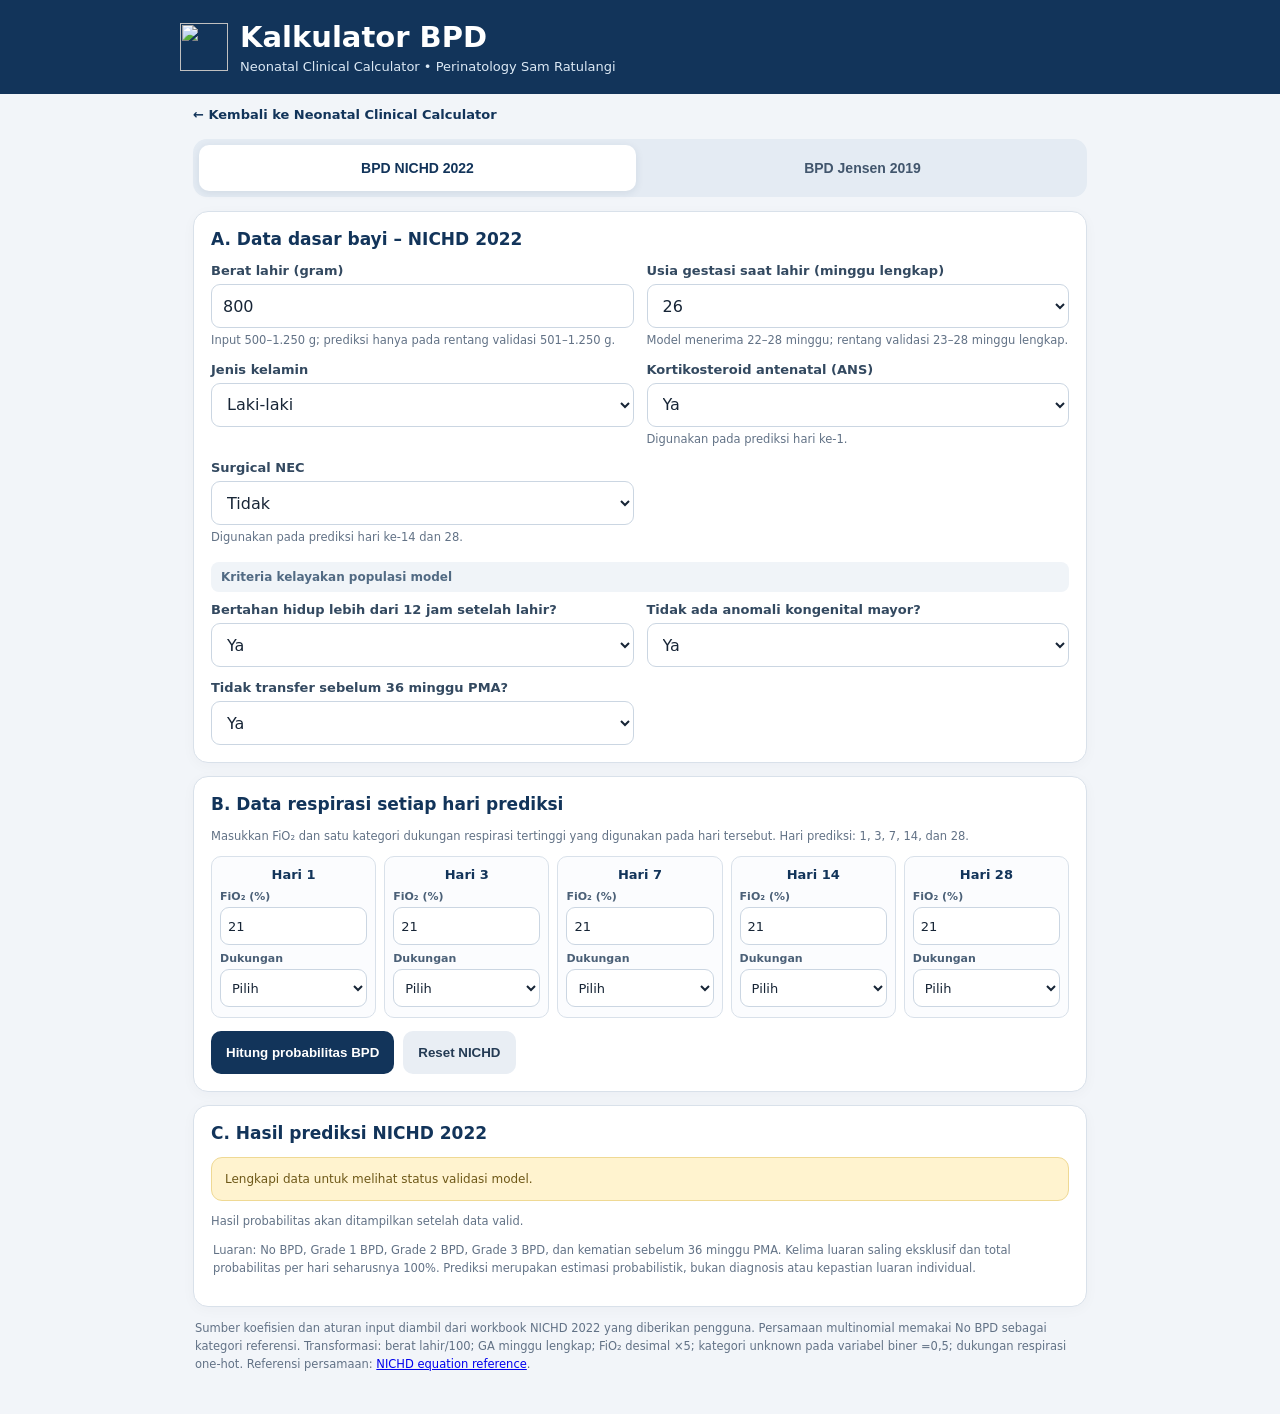
==== bpd.html @ 4d0ac917 "Add files via upload" ====
<!doctype html>
<html lang="id">
<head>
<meta charset="utf-8">
<meta name="viewport" content="width=device-width, initial-scale=1, viewport-fit=cover">
<meta name="theme-color" content="#12345a">
<meta name="description" content="Kalkulator BPD NICHD 2022 dan klasifikasi BPD Jensen 2019.">
<link rel="manifest" href="./manifest.webmanifest">
<link rel="icon" href="./icons/icon-192.png" type="image/svg+xml">
<title>Kalkulator BPD • Neonatal Clinical Calculator</title>
<style>
:root{--navy:#12345a;--blue:#246b9d;--bg:#f2f5f9;--ink:#172536;--muted:#627286;--line:#d9e1ea;--pale:#eaf2fb;--gold:#fff3cf;--green:#eaf6ef;--red:#fff0ef}
*{box-sizing:border-box}body{margin:0;background:var(--bg);color:var(--ink);font-family:system-ui,-apple-system,"Segoe UI",Roboto,Arial,sans-serif}
header{background:var(--navy);color:#fff;padding:20px 16px}.wrap{max-width:920px;margin:auto}.head{display:flex;align-items:center;gap:12px}.head img{width:48px;height:48px}.head h1{font-size:clamp(22px,4vw,29px);margin:0}.head p{margin:5px 0 0;color:#dce9f5;font-size:13px}
main{max-width:920px;margin:16px auto 40px;padding:0 13px}
.tabs{display:grid;grid-template-columns:1fr 1fr;gap:8px;background:#e4ebf3;padding:6px;border-radius:14px;margin-bottom:14px}
.tab{border:0;border-radius:10px;padding:13px 8px;font-size:14px;font-weight:750;color:#42566d;background:transparent;min-height:46px;cursor:pointer}
.tab.active{background:#fff;color:var(--navy);box-shadow:0 2px 8px #173a5a18}
.panel{display:none}.panel.active{display:block}
.card{background:#fff;border:1px solid var(--line);border-radius:15px;padding:17px;margin-bottom:13px;box-shadow:0 3px 14px #142d4b08}
h2{font-size:17px;color:var(--navy);margin:0 0 14px}h3{font-size:14px;color:var(--navy);margin:15px 0 10px}
.grid{display:grid;grid-template-columns:repeat(2,minmax(0,1fr));gap:13px}
.field label{display:block;font-size:13px;font-weight:700;color:#334960;margin-bottom:6px}
input,select{width:100%;min-height:44px;padding:10px 11px;border:1px solid #cbd6e2;border-radius:9px;background:white;color:var(--ink);font:inherit;font-size:16px}
small,.hint{display:block;color:var(--muted);font-size:11.5px;line-height:1.45;margin-top:4px}
.section-label{font-size:12px;font-weight:800;color:#516a83;background:#f0f4f8;padding:8px 10px;border-radius:8px;margin:16px 0 10px}
.days{display:grid;grid-template-columns:repeat(5,minmax(0,1fr));gap:8px}
.daybox{border:1px solid var(--line);border-radius:10px;padding:10px 8px;background:#fbfcfe}
.daybox b{display:block;text-align:center;color:var(--navy);font-size:13px;margin-bottom:8px}
.daybox label{font-size:11px;font-weight:700;display:block;margin:7px 0 4px;color:#4b6077}
.daybox select,.daybox input{font-size:13px;min-height:38px;padding:7px}
.btnrow{display:flex;gap:9px;flex-wrap:wrap;margin-top:13px}
button.action{border:0;border-radius:10px;min-height:43px;padding:11px 15px;font-weight:750;cursor:pointer}
.primary{background:var(--navy);color:#fff}.secondary{background:#e9eef4;color:#243b54}
.notice{padding:12px 13px;border-radius:11px;background:var(--gold);border:1px solid #efd994;color:#6e5818;font-size:12px;line-height:1.5;margin:12px 0}
.alert{padding:12px;border-radius:10px;background:var(--red);border:1px solid #f1c9c5;color:#8a2d28;font-size:13px;line-height:1.5}
.ok{padding:12px;border-radius:10px;background:var(--green);border:1px solid #c8e5d2;color:#245c39;font-size:13px;line-height:1.5}
.resultgrid{display:grid;grid-template-columns:repeat(5,minmax(0,1fr));gap:8px}
.metric{background:#f4f8fc;border:1px solid #dce6ef;border-radius:10px;padding:10px 7px;text-align:center}
.metric span{display:block;color:#50647a;font-size:11px;min-height:30px}
.metric strong{font-size:19px;color:var(--navy)}
.bar{height:7px;background:#e4ebf2;border-radius:99px;overflow:hidden;margin-top:6px}.bar i{display:block;height:100%;background:#2d78aa}
table{width:100%;border-collapse:collapse;font-size:13px}th,td{padding:9px 7px;border-bottom:1px solid var(--line);text-align:left}th{color:var(--navy);background:#f4f7fa}
.right{text-align:right;font-variant-numeric:tabular-nums}
.pma{display:flex;align-items:center;justify-content:space-between;background:var(--pale);padding:12px 13px;border-radius:10px;margin-top:12px;gap:10px}
.pma strong{color:var(--navy);font-size:18px}
.resultbox{background:#f4f8fc;border:2px solid #d5e2ee;border-radius:12px;padding:15px}
.resultbox .big{font-size:21px;font-weight:800;color:var(--navy);margin:5px 0}
.foot{font-size:11.5px;line-height:1.55;color:var(--muted);margin:12px 2px}
@media(max-width:640px){.grid{grid-template-columns:1fr}.days{grid-template-columns:repeat(2,minmax(0,1fr))}.resultgrid{grid-template-columns:repeat(2,minmax(0,1fr))}.tab{font-size:12px}}
@media print{header,.tabs,.btnrow{display:none!important}body{background:white}.panel{display:block!important}.card{box-shadow:none;break-inside:avoid}}
</style>
</head>
<body>
<header><div class="wrap head"><img src="./icons/icon-192.png" alt=""><div><h1>Kalkulator BPD</h1><p>Neonatal Clinical Calculator • Perinatology Sam Ratulangi</p></div></div></header>
<div style="max-width:920px;margin:10px auto 0;padding:0 13px"><a href="./index.html" style="color:#12345a;text-decoration:none;font-weight:700;font-size:13px">← Kembali ke Neonatal Clinical Calculator</a></div>
<main>
<nav class="tabs" aria-label="Menu kalkulator">
<button class="tab active" data-tab="nichd">BPD NICHD 2022</button>
<button class="tab" data-tab="jensen">BPD Jensen 2019</button>
</nav>

<section id="nichd" class="panel active">
<div class="card">
<h2>A. Data dasar bayi – NICHD 2022</h2>
<div class="grid">
<div class="field"><label for="n_bw">Berat lahir (gram)</label><input id="n_bw" type="number" min="500" max="1250" step="1" value="800"><small>Input 500–1.250 g; prediksi hanya pada rentang validasi 501–1.250 g.</small></div>
<div class="field"><label for="n_ga">Usia gestasi saat lahir (minggu lengkap)</label><select id="n_ga"><option>22</option><option>23</option><option>24</option><option>25</option><option selected>26</option><option>27</option><option>28</option></select><small>Model menerima 22–28 minggu; rentang validasi 23–28 minggu lengkap.</small></div>
<div class="field"><label for="n_sex">Jenis kelamin</label><select id="n_sex"><option>Laki-laki</option><option>Perempuan</option><option>Tidak diketahui</option></select></div>
<div class="field"><label for="n_ans">Kortikosteroid antenatal (ANS)</label><select id="n_ans"><option>Ya</option><option>Tidak</option><option>Tidak diketahui</option></select><small>Digunakan pada prediksi hari ke-1.</small></div>
<div class="field"><label for="n_nec">Surgical NEC</label><select id="n_nec"><option>Tidak</option><option>Ya</option><option>Tidak diketahui</option></select><small>Digunakan pada prediksi hari ke-14 dan 28.</small></div>
</div>
<div class="section-label">Kriteria kelayakan populasi model</div>
<div class="grid">
<div class="field"><label for="n_survive">Bertahan hidup lebih dari 12 jam setelah lahir?</label><select id="n_survive"><option>Ya</option><option>Tidak</option><option>Tidak diketahui</option></select></div>
<div class="field"><label for="n_anomaly">Tidak ada anomali kongenital mayor?</label><select id="n_anomaly"><option>Ya</option><option>Tidak</option><option>Tidak diketahui</option></select></div>
<div class="field"><label for="n_transfer">Tidak transfer sebelum 36 minggu PMA?</label><select id="n_transfer"><option>Ya</option><option>Tidak</option><option>Tidak diketahui</option></select></div>
</div>
</div>

<div class="card">
<h2>B. Data respirasi setiap hari prediksi</h2>
<p class="hint">Masukkan FiO₂ dan satu kategori dukungan respirasi tertinggi yang digunakan pada hari tersebut. Hari prediksi: 1, 3, 7, 14, dan 28.</p>
<div class="days" id="dayInputs"></div>
<div class="btnrow"><button class="action primary" id="calcNichd">Hitung probabilitas BPD</button><button class="action secondary" id="resetNichd">Reset NICHD</button></div>
</div>

<div class="card">
<h2>C. Hasil prediksi NICHD 2022</h2>
<div id="n_validation" class="notice">Lengkapi data untuk melihat status validasi model.</div>
<div id="n_results"><p class="hint">Hasil probabilitas akan ditampilkan setelah data valid.</p></div>
<div class="foot">Luaran: No BPD, Grade 1 BPD, Grade 2 BPD, Grade 3 BPD, dan kematian sebelum 36 minggu PMA. Kelima luaran saling eksklusif dan total probabilitas per hari seharusnya 100%. Prediksi merupakan estimasi probabilistik, bukan diagnosis atau kepastian luaran individual.</div>
</div>
<div class="foot">Sumber koefisien dan aturan input diambil dari workbook NICHD 2022 yang diberikan pengguna. Persamaan multinomial memakai No BPD sebagai kategori referensi. Transformasi: berat lahir/100; GA minggu lengkap; FiO₂ desimal ×5; kategori unknown pada variabel biner =0,5; dukungan respirasi one-hot. Referensi persamaan: <a href="https://neonatal.rti.org/BPD_Calculator_v20210620/BPD_calculator_equations_v3_clean.htm" target="_blank" rel="noopener">NICHD equation reference</a>.</div>
</section>

<section id="jensen" class="panel">
<div class="card">
<h2>A. Data bayi – Jensen 2019</h2>
<div class="grid">
<div class="field"><label for="j_ga">Usia gestasi saat lahir (minggu)</label><input id="j_ga" type="number" min="22" max="31" step="1" value="26"><small>Populasi utama penelitian: lahir &lt;32 minggu.</small></div>
<div class="field"><label for="j_days">Usia gestasi saat lahir (hari)</label><select id="j_days"><option value="0">0 hari</option><option value="1">1 hari</option><option value="2">2 hari</option><option value="3">3 hari</option><option value="4">4 hari</option><option value="5">5 hari</option><option value="6">6 hari</option></select></div>
<div class="field"><label for="j_postnatal">Usia postnatal saat penilaian (hari)</label><input id="j_postnatal" type="number" min="0" step="1" value="70"></div>
<div class="field"><label for="j_sex">Jenis kelamin</label><select id="j_sex"><option>Laki-laki</option><option>Perempuan</option></select><small>Informasi dokumentasi; tidak mengubah grade Jensen.</small></div>
</div>
<div class="pma"><span>Postmenstrual age (PMA)</span><strong id="j_pma">36+0 minggu</strong></div>
</div>
<div class="card">
<h2>B. Dukungan respirasi pada 36 minggu PMA</h2>
<div class="grid">
<div class="field"><label for="j_support">Jenis dukungan respirasi</label><select id="j_support"><option value="">-- Pilih dukungan --</option><option value="none" selected>Tidak ada dukungan</option><option value="nc">Nasal cannula</option><option value="hfnc">HFNC</option><option value="cpap">CPAP</option><option value="nippv">NIPPV</option><option value="imv">IMV (ventilasi invasif)</option></select></div>
<div class="field"><label for="j_flow">Flow nasal cannula (L/menit)</label><input id="j_flow" type="number" min="0" max="20" step="0.1" value="0"><small>Isi bila memilih nasal cannula.</small></div>
<div class="field"><label for="j_fio2">FiO₂ (%) – informasi</label><input id="j_fio2" type="number" min="21" max="100" step="1" value="21"><small>FiO₂ tidak menentukan grade dalam definisi Jensen 2019.</small></div>
</div>
</div>
<div class="card">
<h2>C. Hasil klasifikasi Jensen</h2>
<div class="resultbox" aria-live="polite"><div class="hint">Status penilaian</div><div class="big" id="j_grade">Tidak ada BPD menurut klasifikasi Jensen</div><div id="j_basis" class="hint">Tidak memerlukan dukungan respirasi pada 36 minggu PMA.</div></div>
<div class="btnrow"><button class="action primary" id="resetJensen">Reset Jensen</button><button class="action secondary" id="printPage">Cetak / Simpan PDF</button></div>
<div class="notice"><b>Penting:</b> Klasifikasi dilakukan pada 36+0 sampai 36+6 minggu PMA. Bila penilaian dilakukan di luar rentang tersebut, kalkulator tidak memberikan grade Jensen pada titik waktu yang tepat. Penelitian asli mencakup bayi lahir &lt;32 minggu.</div>
<table><thead><tr><th>Kategori</th><th>Kriteria</th></tr></thead><tbody>
<tr><td>Tidak ada BPD</td><td>Tidak memerlukan dukungan respirasi.</td></tr>
<tr><td>Grade 1 – Ringan</td><td>Nasal cannula ≤2 L/menit.</td></tr>
<tr><td>Grade 2 – Sedang</td><td>Nasal cannula &gt;2 L/menit atau CPAP/NIPPV.</td></tr>
<tr><td>Grade 3 – Berat</td><td>Ventilasi mekanik invasif.</td></tr></tbody></table>
<p class="foot">HFNC dipetakan sebagai Grade 2 pada implementasi aplikasi ini mengikuti versi kalkulator sebelumnya; definisi operasional HFNC perlu disesuaikan dengan protokol lokal.</p>
</div>
<div class="foot">Referensi: Jensen EA, Dysart K, Gantz MG, et al. The Diagnosis of Bronchopulmonary Dysplasia in Very Preterm Infants: An Evidence-based Approach. Am J Respir Crit Care Med. 2019;200(6):751–759. doi:10.1164/rccm.201812-2348OC.</div>
</section>
</main>
<script>
const COEFF = {"1":{"Grade 1 BPD":[4.9291,-0.2294,-0.215,0.2058,0.3449,0.0416,0,3.0396,2.2306,1.6518,1.9743,2.2903,0.5254,0],"Grade 2 BPD":[5.0616,-0.4245,-0.1912,0.2193,0.7437,0.00574,0,3.5266,2.3098,1.3756,1.6092,1.251,-0.9808,0],"Grade 3 BPD":[6.2967,-0.4503,-0.3043,0.4125,0.6998,0.4912,0,3.3379,2.4123,0.9667,1.6672,2.0211,0.8203,0],"Kematian":[12.7791,-0.5137,-0.4463,0.5407,0.7472,-0.2521,0,1.9929,0.7088,-0.0387,0.1949,0.6494,-1.0758,0]},"3":{"Grade 1 BPD":[4.5351,-0.1958,-0.2097,0.2449,0.3291,0,0,2.8612,2.2455,1.7769,1.8263,1.9242,0.5198,0],"Grade 2 BPD":[3.0987,-0.3648,-0.1935,0.2401,0.7229,0,0,4.9894,3.8294,2.9662,3.0618,2.1682,1.4126,0],"Grade 3 BPD":[-3.3371,-0.3817,-0.291,0.3401,0.6741,0,0,12.7545,11.8005,10.6459,10.5963,10.5738,9.7391,0],"Kematian":[11.8691,-0.4317,-0.473,0.7273,0.6238,0,0,1.9177,0.8703,-0.065,0.3432,0.3011,0.7349,0]},"7":{"Grade 1 BPD":[1.144,-0.1866,-0.0912,0.4595,0.3321,0,0,3.0036,2.5416,2.0242,1.823,1.5886,0.8681,0],"Grade 2 BPD":[-1.2235,-0.3321,-0.0226,0.5762,0.7067,0,0,4.3533,3.4638,2.4279,2.1694,1.4526,0.2076,0],"Grade 3 BPD":[-1.6145,-0.3433,-0.0885,0.7834,0.6661,0,0,5.0163,4.3176,2.8708,2.7186,2.4215,1.7167,0],"Kematian":[4.967,-0.3966,-0.2435,0.9298,0.6094,0,0,2.4941,1.7026,0.7729,0.4705,-0.0608,0.6065,0]},"14":{"Grade 1 BPD":[-2.5703,-0.1762,0.035,0.5619,0.3118,0,-0.2117,3.1652,2.9005,2.2808,1.974,1.4227,0.7885,0],"Grade 2 BPD":[-7.4441,-0.3211,0.1794,0.6591,0.6909,0,-0.3794,5.2531,4.4611,3.0693,2.8811,1.5264,0.1524,0],"Grade 3 BPD":[-7.8023,-0.3191,0.152,0.8571,0.6327,0,1.1442,4.7797,4.1855,2.1917,1.8422,1.1852,-9.8714,0],"Kematian":[-0.8084,-0.3862,-0.055,0.8792,0.5066,0,0.3749,3.0699,2.3286,1.4692,0.9357,-0.3158,0.6584,0]},"28":{"Grade 1 BPD":[-4.4735,-0.1437,0.0675,0.6873,0.2321,0,-0.2276,4.3301,4.0115,3.2276,3.0016,2.1805,1.7387,0],"Grade 2 BPD":[-10.998,-0.2763,0.2368,0.8902,0.5582,0,-0.1591,7.5578,6.4832,5.063,4.6981,2.8929,2.0932,0],"Grade 3 BPD":[-10.6378,-0.2782,0.2162,1.1343,0.4722,0,0.908,6.1545,5.3745,2.8445,2.4478,1.3087,1.5484,0],"Kematian":[-4.5017,-0.3319,0.0183,1.3648,0.341,0,1.548,3.7868,2.5009,1.1441,0.8302,-1.0193,0.00172,0]}};
const supportNames = ["HFV","CV","NIPPV","CPAP","NC","Hood","Tanpa dukungan"];
const days = [1,3,7,14,28];
const outcomes = ["Grade 1 BPD","Grade 2 BPD","Grade 3 BPD","Kematian"];
const dayInputs = document.getElementById("dayInputs");
days.forEach(d=>{
  const box=document.createElement("div");box.className="daybox";
  box.innerHTML=`<b>Hari ${d}</b><label for="fio${d}">FiO₂ (%)</label><input id="fio${d}" type="number" min="21" max="100" step="1" value="21"><label for="sup${d}">Dukungan</label><select id="sup${d}"><option value="">Pilih</option>${supportNames.map(x=>`<option>${x}</option>`).join("")}</select>`;
  dayInputs.appendChild(box);
});
function binary(v){return v==="Ya"?1:v==="Tidak"?0:0.5}
function calcNichd(){
  const bw=Number(document.getElementById("n_bw").value);
  const ga=Number(document.getElementById("n_ga").value);
  const sex=document.getElementById("n_sex").value;
  const ans=document.getElementById("n_ans").value;
  const nec=document.getElementById("n_nec").value;
  const checks=["n_survive","n_anomaly","n_transfer"].map(id=>document.getElementById(id).value);
  const validation=document.getElementById("n_validation"), output=document.getElementById("n_results");
  const errors=[];
  if(!Number.isFinite(bw)||bw<500||bw>1250)errors.push("Berat lahir harus 500–1.250 gram.");
  if(!Number.isFinite(ga)||ga<22||ga>28)errors.push("Usia gestasi harus 22–28 minggu lengkap.");
  if(bw<501||bw>1250)errors.push("Berat lahir di luar rentang validasi (501–1.250 gram).");
  if(ga<23||ga>28)errors.push("Usia gestasi di luar rentang validasi (23–28 minggu lengkap).");
  if(checks.some(x=>x!=="Ya"))errors.push("Kriteria eksklusi/tidak diketahui: harus bertahan >12 jam, tidak ada anomali kongenital mayor, dan tidak transfer sebelum 36 minggu PMA.");
  if(errors.length){validation.className="alert";validation.innerHTML="<b>Prediksi tidak dihitung.</b><br>"+errors.join("<br>");output.innerHTML="";return}
  validation.className="ok";validation.textContent="Dalam rentang input dan kriteria validasi pada workbook NICHD 2022. Interpretasikan hasil sebagai estimasi probabilistik.";
  let html="";
  days.forEach(d=>{
    const fio=Number(document.getElementById("fio"+d).value);
    const support=document.getElementById("sup"+d).value;
    if(!Number.isFinite(fio)||fio<21||fio>100||!support){html+=`<div class="notice">Hari ${d}: input FiO₂ (21–100%) atau dukungan respirasi belum lengkap; prediksi hari ini tidak tersedia.</div>`;return}
    const rowset=COEFF[String(d)];
    const eta=outcomes.map(out=>{
      const c=rowset[out];
      const bwterm=c[1]*(bw/100), gate=c[2]*ga, fioterm=c[3]*((fio/100)*5);
      const sexterm=c[4]*(sex==="Laki-laki"?1:sex==="Perempuan"?0:0.5);
      const ansterm=d===1?c[5]*binary(ans):0;
      const necterm=(d===14||d===28)?c[6]*binary(nec):0;
      const supportIndex=supportNames.indexOf(support);
      const supportterm=c[7+supportIndex];
      return c[0]+bwterm+gate+fioterm+sexterm+ansterm+necterm+supportterm;
    });
    const max=Math.max(0,...eta);
    const exp=eta.map(x=>Math.exp(x-max));
    const den=Math.exp(-max)+exp.reduce((a,b)=>a+b,0);
    const probs=[Math.exp(-max)/den,...exp.map(x=>x/den)];
    const labels=["No BPD",...outcomes];
    const pct=probs.map(x=>x*100);
    const top=pct.indexOf(Math.max(...pct));
    html+=`<div class="section-label">Hari postnatal ${d} – luaran prediksi 36 minggu PMA</div><div class="resultgrid">${labels.map((lab,i)=>`<div class="metric"><span>${lab}</span><strong>${pct[i].toFixed(1)}%</strong><div class="bar"><i style="width:${pct[i]}%"></i></div></div>`).join("")}</div><p class="hint">Probabilitas tertinggi: <b>${labels[top]}</b> (${pct[top].toFixed(2)}%). Total: ${pct.reduce((a,b)=>a+b,0).toFixed(2)}%.</p>`;
  });
  output.innerHTML=html;
}
document.getElementById("calcNichd").addEventListener("click",calcNichd);
document.getElementById("resetNichd").addEventListener("click",()=>{
  document.getElementById("n_bw").value=800;document.getElementById("n_ga").value=26;
  document.getElementById("n_sex").value="Laki-laki";document.getElementById("n_ans").value="Ya";document.getElementById("n_nec").value="Tidak";
  ["n_survive","n_anomaly","n_transfer"].forEach(id=>document.getElementById(id).value="Ya");
  days.forEach(d=>{document.getElementById("fio"+d).value=21;document.getElementById("sup"+d).value=""});
  document.getElementById("n_validation").className="notice";document.getElementById("n_validation").textContent="Lengkapi data untuk melihat status validasi model.";document.getElementById("n_results").innerHTML='<p class="hint">Hasil probabilitas akan ditampilkan setelah data valid.</p>';
});
function updateJensen(){
  const gw=Number(document.getElementById("j_ga").value),gd=Number(document.getElementById("j_days").value),pn=Number(document.getElementById("j_postnatal").value);
  const s=document.getElementById("j_support").value,flow=Number(document.getElementById("j_flow").value),fio=Number(document.getElementById("j_fio2").value);
  const pma=document.getElementById("j_pma"),grade=document.getElementById("j_grade"),basis=document.getElementById("j_basis");
  if(document.getElementById("j_ga").value===""||document.getElementById("j_postnatal").value===""||!s){pma.textContent="Lengkapi input";grade.textContent="Lengkapi input";basis.textContent="Masukkan semua data yang diperlukan.";return}
  if(!Number.isInteger(gw)||gw<22||gw>31||!Number.isInteger(pn)||pn<0||!Number.isFinite(fio)||fio<21||fio>100){pma.textContent="Input tidak valid";grade.textContent="Periksa input";basis.textContent="GA 22–31 minggu, usia postnatal ≥0 hari, dan FiO₂ 21–100%.";return}
  if(s==="nc"&&(!Number.isFinite(flow)||flow<0)){grade.textContent="Periksa flow";basis.textContent="Flow nasal cannula harus ≥0 L/menit.";return}
  const total=gw*7+gd+pn, weeks=Math.floor(total/7), rem=total%7;pma.textContent=`${weeks}+${rem} minggu`;
  if(weeks!==36){grade.textContent="Belum dapat diklasifikasikan";basis.textContent="Klasifikasi Jensen dilakukan pada 36+0 sampai 36+6 minggu PMA.";return}
  if(gw>=32){grade.textContent="Di luar populasi utama penelitian";basis.textContent="Penelitian Jensen mengembangkan klasifikasi pada bayi lahir <32 minggu. Interpretasikan dengan hati-hati.";return}
  if(s==="none"){grade.textContent="Tidak ada BPD menurut klasifikasi Jensen";basis.textContent="Tidak memerlukan dukungan respirasi pada 36 minggu PMA."}
  else if(s==="nc"&&flow<=2){grade.textContent="BPD Grade 1 – Ringan";basis.textContent=`Nasal cannula ${flow} L/menit (≤2 L/menit).`}
  else if(s==="nc"&&flow>2){grade.textContent="BPD Grade 2 – Sedang";basis.textContent=`Nasal cannula ${flow} L/menit (>2 L/menit).`}
  else if(["hfnc","cpap","nippv"].includes(s)){grade.textContent="BPD Grade 2 – Sedang";basis.textContent=`${document.getElementById("j_support").selectedOptions[0].text} pada 36 minggu PMA.`}
  else if(s==="imv"){grade.textContent="BPD Grade 3 – Berat";basis.textContent="Ventilasi mekanik invasif pada 36 minggu PMA."}
  basis.textContent+=" FiO₂ "+fio+"% dicatat sebagai informasi dan tidak mengubah grade.";
}
["j_ga","j_days","j_postnatal","j_support","j_flow","j_fio2"].forEach(id=>document.getElementById(id).addEventListener("input",updateJensen));
document.getElementById("resetJensen").addEventListener("click",()=>{document.getElementById("j_ga").value=26;document.getElementById("j_days").value=0;document.getElementById("j_postnatal").value=70;document.getElementById("j_support").value="none";document.getElementById("j_flow").value=0;document.getElementById("j_fio2").value=21;updateJensen()});
document.getElementById("printPage").addEventListener("click",()=>window.print());
document.querySelectorAll(".tab").forEach(btn=>btn.addEventListener("click",()=>{
  document.querySelectorAll(".tab").forEach(b=>b.classList.toggle("active",b===btn));
  document.querySelectorAll(".panel").forEach(p=>p.classList.toggle("active",p.id===btn.dataset.tab));
}));
if("serviceWorker"in navigator)window.addEventListener("load",()=>navigator.serviceWorker.register("./sw.js").catch(()=>{}));
updateJensen();
</script>
</body></html>
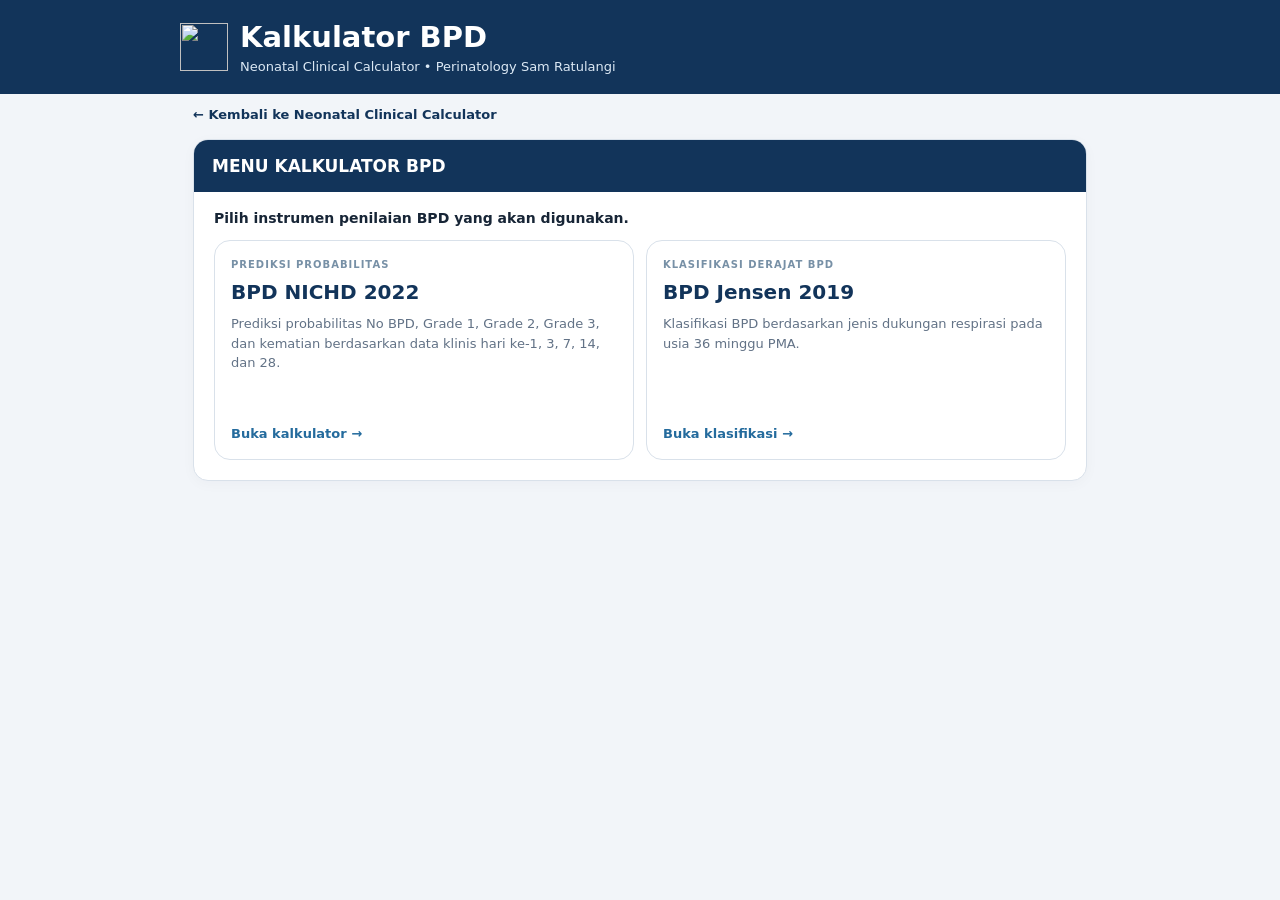
==== commit 15cfcda2: "Add files via upload" ====
--- a/bpd.html
+++ b/bpd.html
@@ -48,6 +48,20 @@
 .resultbox .big{font-size:21px;font-weight:800;color:var(--navy);margin:5px 0}
 .foot{font-size:11.5px;line-height:1.55;color:var(--muted);margin:12px 2px}
 @media(max-width:640px){.grid{grid-template-columns:1fr}.days{grid-template-columns:repeat(2,minmax(0,1fr))}.resultgrid{grid-template-columns:repeat(2,minmax(0,1fr))}.tab{font-size:12px}}
+.bpd-menu{padding:20px}
+.bpd-menu>h2{background:var(--navy);color:#fff;margin:-20px -20px 18px;padding:16px 18px;border-radius:14px 14px 0 0}
+.menu-intro{font-size:14px;font-weight:750;margin:0 0 14px}
+.choice-grid{display:grid;grid-template-columns:repeat(2,minmax(0,1fr));gap:12px}
+.choice-card{display:flex;flex-direction:column;align-items:flex-start;gap:10px;text-align:left;padding:18px 16px;min-height:220px;border:1px solid var(--line);border-radius:16px;background:#fff;color:var(--ink);font:inherit;cursor:pointer}
+.choice-card:focus-visible{outline:3px solid #8bb9e2;outline-offset:2px}
+.choice-card:active{background:#edf4ff}
+.choice-card strong{font-size:20px;color:var(--navy);line-height:1.2}
+.choice-card>span:not(.choice-kicker){font-size:13px;color:var(--muted);line-height:1.5}
+.choice-kicker{font-size:10px;letter-spacing:1px;font-weight:850;color:#7790a6}
+.choice-link{margin-top:auto;color:var(--blue);font-size:13px}
+.bpd-back{margin:0 0 12px}
+[hidden]{display:none!important}
+@media(max-width:640px){.choice-grid{grid-template-columns:1fr}.choice-card{min-height:175px}}
 @media print{header,.tabs,.btnrow{display:none!important}body{background:white}.panel{display:block!important}.card{box-shadow:none;break-inside:avoid}}
 </style>
 </head>
@@ -55,12 +69,32 @@
 <header><div class="wrap head"><img src="./icons/icon-192.png" alt=""><div><h1>Kalkulator BPD</h1><p>Neonatal Clinical Calculator • Perinatology Sam Ratulangi</p></div></div></header>
 <div style="max-width:920px;margin:10px auto 0;padding:0 13px"><a href="./index.html" style="color:#12345a;text-decoration:none;font-weight:700;font-size:13px">← Kembali ke Neonatal Clinical Calculator</a></div>
 <main>
-<nav class="tabs" aria-label="Menu kalkulator">
-<button class="tab active" data-tab="nichd">BPD NICHD 2022</button>
+<section id="bpdMenu" class="card bpd-menu">
+  <h2>MENU KALKULATOR BPD</h2>
+  <p class="menu-intro">Pilih instrumen penilaian BPD yang akan digunakan.</p>
+  <div class="choice-grid">
+    <button class="choice-card" type="button" data-open-bpd="nichd">
+      <span class="choice-kicker">PREDIKSI PROBABILITAS</span>
+      <strong>BPD NICHD 2022</strong>
+      <span>Prediksi probabilitas No BPD, Grade 1, Grade 2, Grade 3, dan kematian berdasarkan data klinis hari ke-1, 3, 7, 14, dan 28.</span>
+      <b class="choice-link">Buka kalkulator →</b>
+    </button>
+    <button class="choice-card" type="button" data-open-bpd="jensen">
+      <span class="choice-kicker">KLASIFIKASI DERAJAT BPD</span>
+      <strong>BPD Jensen 2019</strong>
+      <span>Klasifikasi BPD berdasarkan jenis dukungan respirasi pada usia 36 minggu PMA.</span>
+      <b class="choice-link">Buka klasifikasi →</b>
+    </button>
+  </div>
+</section>
+
+<nav class="tabs" id="bpdTabs" aria-label="Menu kalkulator" hidden>
+<button class="tab" data-tab="nichd">BPD NICHD 2022</button>
 <button class="tab" data-tab="jensen">BPD Jensen 2019</button>
 </nav>
-
-<section id="nichd" class="panel active">
+<div id="bpdBack" class="bpd-back" hidden><button type="button" class="action secondary" id="backBpdMenu">← Kembali ke menu BPD</button></div>
+
+<section id="nichd" class="panel">
 <div class="card">
 <h2>A. Data dasar bayi – NICHD 2022</h2>
 <div class="grid">
@@ -211,10 +245,24 @@
 ["j_ga","j_days","j_postnatal","j_support","j_flow","j_fio2"].forEach(id=>document.getElementById(id).addEventListener("input",updateJensen));
 document.getElementById("resetJensen").addEventListener("click",()=>{document.getElementById("j_ga").value=26;document.getElementById("j_days").value=0;document.getElementById("j_postnatal").value=70;document.getElementById("j_support").value="none";document.getElementById("j_flow").value=0;document.getElementById("j_fio2").value=21;updateJensen()});
 document.getElementById("printPage").addEventListener("click",()=>window.print());
-document.querySelectorAll(".tab").forEach(btn=>btn.addEventListener("click",()=>{
-  document.querySelectorAll(".tab").forEach(b=>b.classList.toggle("active",b===btn));
-  document.querySelectorAll(".panel").forEach(p=>p.classList.toggle("active",p.id===btn.dataset.tab));
-}));
+function openBpdTool(id){
+  document.getElementById("bpdMenu").hidden=true;
+  document.getElementById("bpdTabs").hidden=false;
+  document.getElementById("bpdBack").hidden=false;
+  document.querySelectorAll(".tab[data-tab]").forEach(b=>b.classList.toggle("active",b.dataset.tab===id));
+  document.querySelectorAll("section.panel").forEach(p=>p.classList.toggle("active",p.id===id));
+  window.scrollTo({top:0,behavior:"smooth"});
+}
+function showBpdMenu(){
+  document.getElementById("bpdMenu").hidden=false;
+  document.getElementById("bpdTabs").hidden=true;
+  document.getElementById("bpdBack").hidden=true;
+  document.querySelectorAll("section.panel").forEach(p=>p.classList.remove("active"));
+  window.scrollTo({top:0,behavior:"smooth"});
+}
+document.querySelectorAll("[data-open-bpd]").forEach(btn=>btn.addEventListener("click",()=>openBpdTool(btn.dataset.openBpd)));
+document.querySelectorAll(".tab[data-tab]").forEach(btn=>btn.addEventListener("click",()=>openBpdTool(btn.dataset.tab)));
+document.getElementById("backBpdMenu").addEventListener("click",showBpdMenu);
 if("serviceWorker"in navigator)window.addEventListener("load",()=>navigator.serviceWorker.register("./sw.js").catch(()=>{}));
 updateJensen();
 </script>
